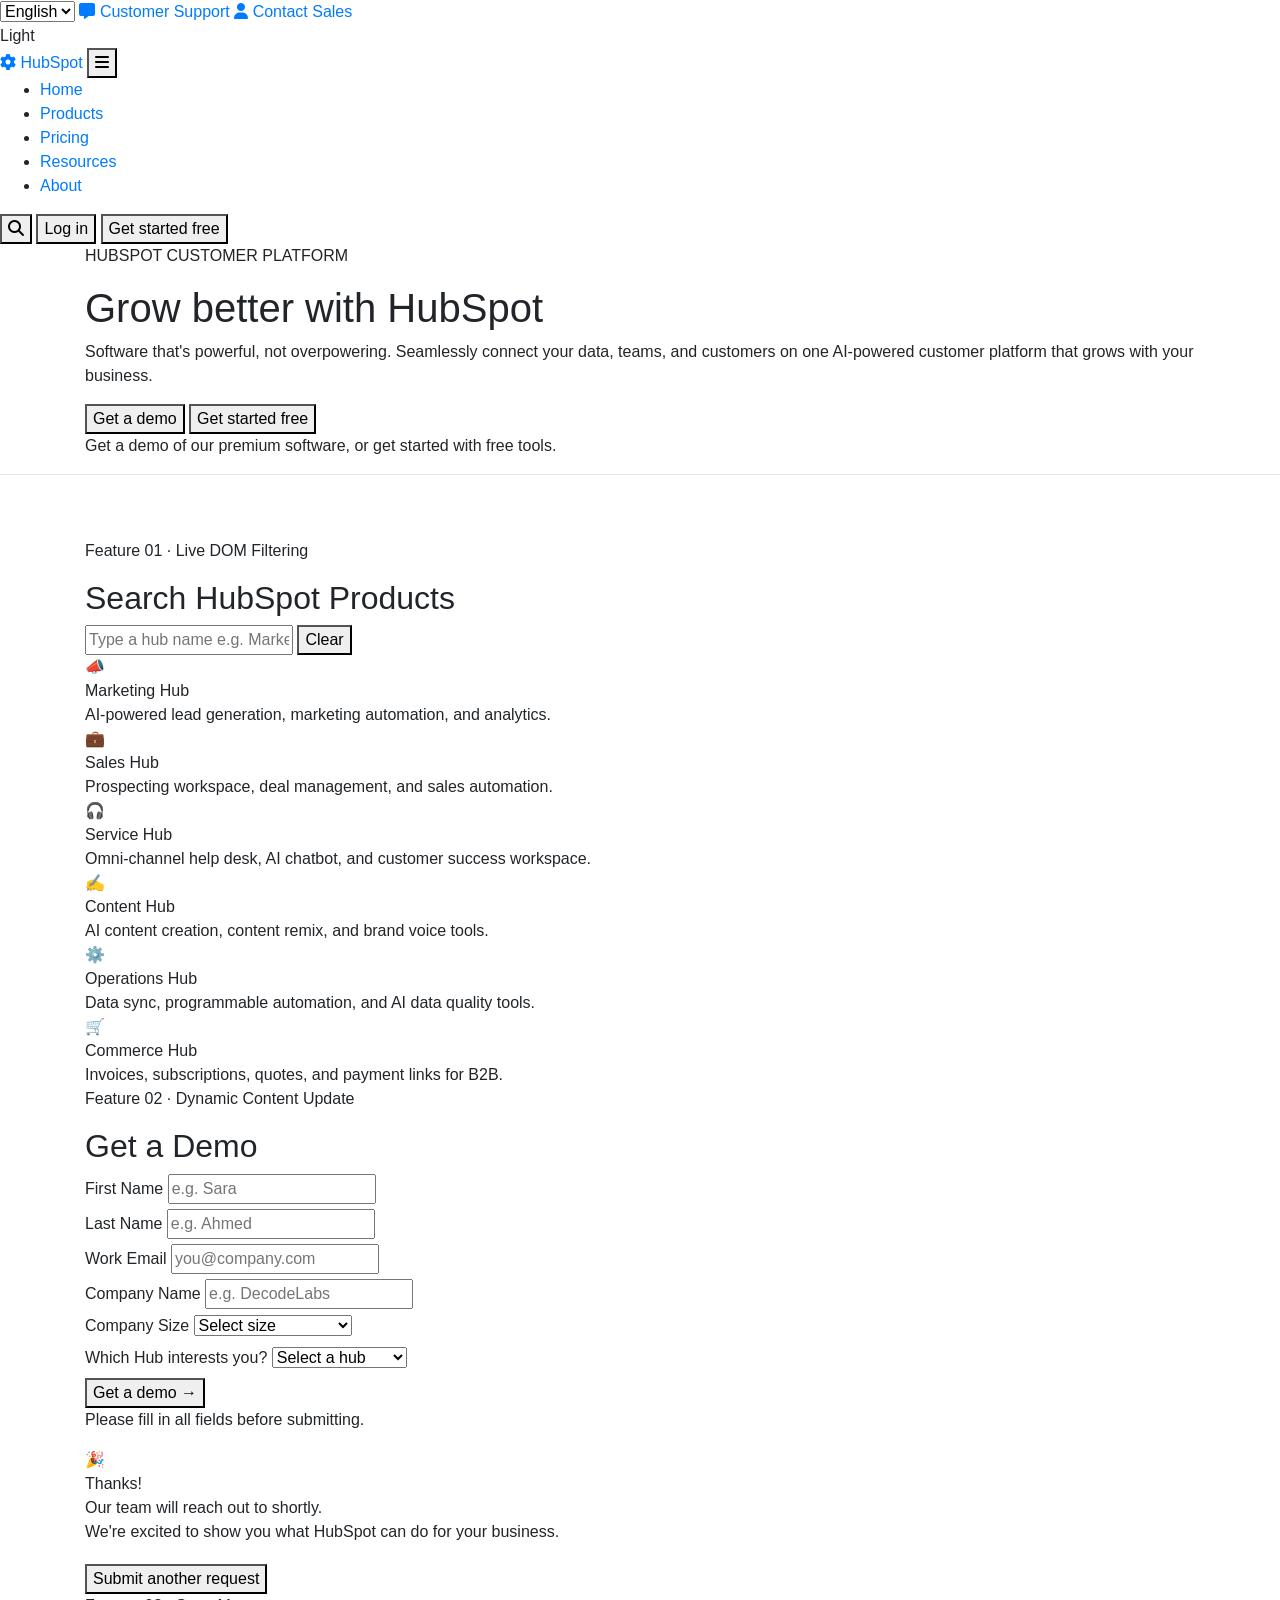
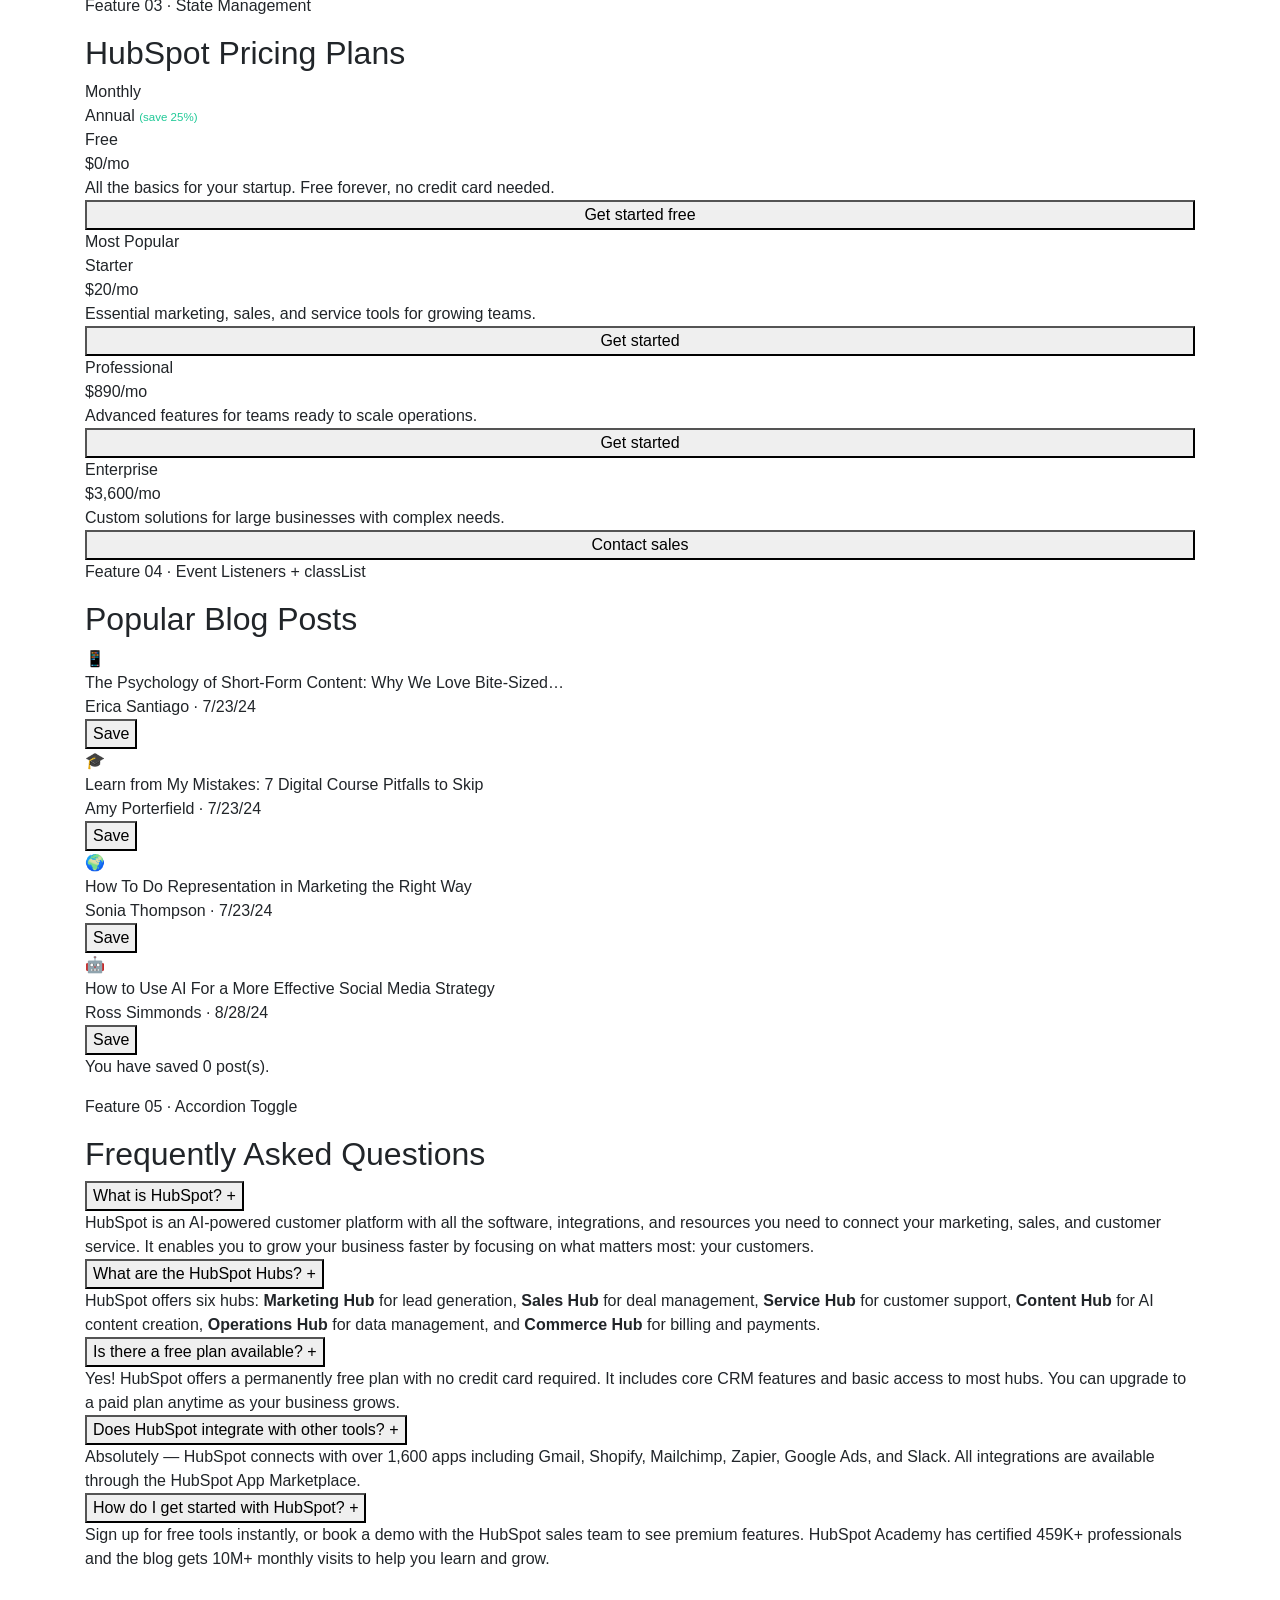
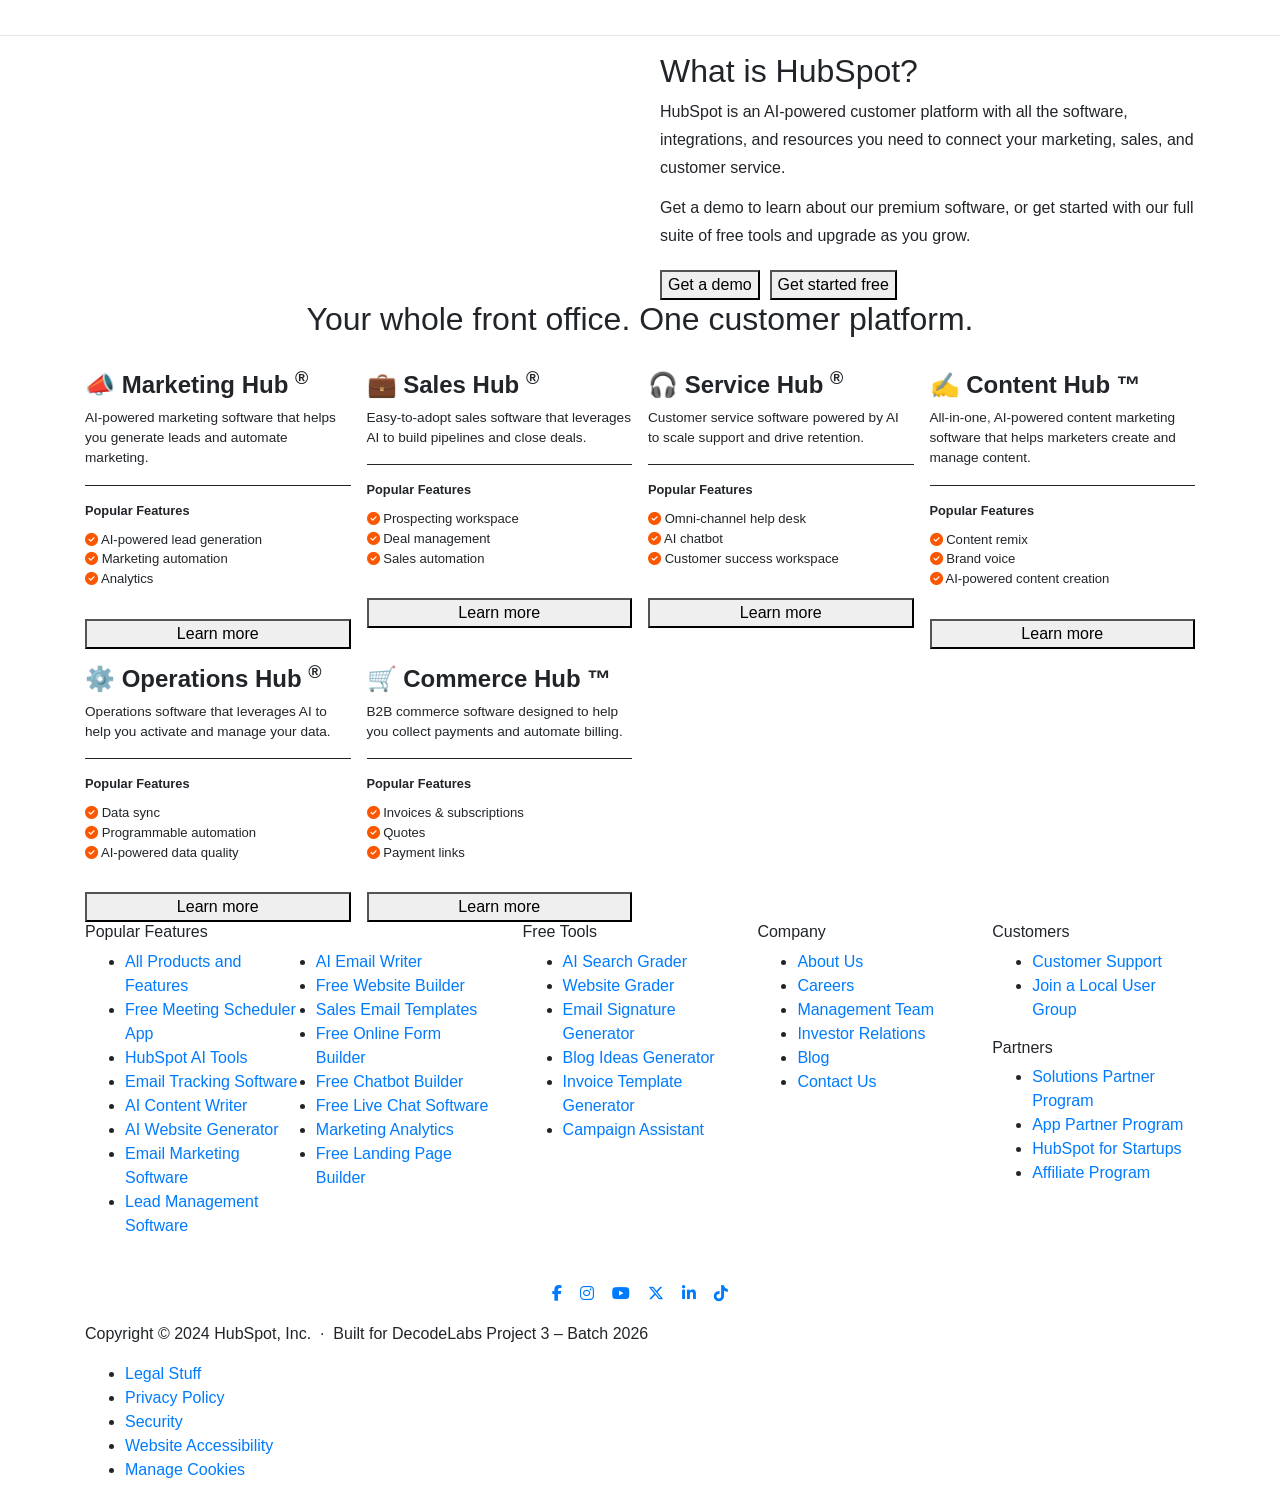
==== index.html @ b01ddaab "Add files via upload" ====
<!DOCTYPE html>
<html lang="en">

<head>
  <meta charset="UTF-8">
  <meta name="viewport" content="width=device-width, initial-scale=1.0">
  <title>HubSpot | Project 3 </title>

  <!-- Bootstrap CSS -->
  <link rel="stylesheet" href="https://cdn.jsdelivr.net/npm/bootstrap@4.6.2/dist/css/bootstrap.min.css"
    integrity="sha384-xOolHFLEh07PJGoPkLv1IbcEPTNtaed2xpHsD9ESMhqIYd0nLMwNLD69Npy4HI+N" crossorigin="anonymous">

  <!-- Font Awesome -->
  <link rel="stylesheet" href="https://cdnjs.cloudflare.com/ajax/libs/font-awesome/6.6.0/css/all.min.css"
    integrity="sha512-Kc323vGBEqzTmouAECnVceyQqyqdsSiqLQISBL29aUW4U/M7pSPA/gEUZQqv1cwx4OnYxTxve5UMg5GT6L4JJg=="
    crossorigin="anonymous" referrerpolicy="no-referrer" />

  <link rel="stylesheet" href="assets/css/style.css">

</head>

<body>

  <div class="top-nav">
    <div class="top-nav-left">

      <!-- Language Selector — JS Feature: dynamically updates page language label -->
      <select class="lang-select" id="js-lang-select">
        <option value="en">English</option>
        <option value="ur">Urdu</option>
        <option value="hi">Hindi</option>
        <option value="ar">Arabic</option>
      </select>

      <a href="https://help.hubspot.com/" target="_blank">
        <i class="fa-solid fa-message"></i> Customer Support
      </a>
      <a href="https://offers.hubspot.com/contact-sales" target="_blank">
        <i class="fa-solid fa-user"></i> Contact Sales
      </a>
    </div>

    <div class="top-nav-right">
      <!-- Dark Mode Toggle -->
      <div class="dark-wrap">
        <span id="js-theme-label">Light</span>
        <div class="toggle-track" id="js-dark-toggle" title="Toggle dark mode">
          <div class="toggle-thumb"></div>
        </div>
      </div>
    </div>
  </div>


  <!-- ② MAIN NAVBAR -->
  <nav class="main-nav">

    <!-- Logo — fixed: replaced placeholder <h1>head</h1> with real logo -->
    <a class="hs-logo" href="#">
      <span class="sprocket"><i class="fa-solid fa-gear"></i></span>
      HubSpot
    </a>

    <!-- Hamburger for mobile -->
    <button class="hamburger" id="js-hamburger">
      <i class="fa-solid fa-bars"></i>
    </button>

    <!-- Nav Links -->
    <ul class="main-nav-links" id="js-nav-links">
      <li><a href="#">Home</a></li>
      <li><a href="#">Products</a></li>
      <li><a href="#">Pricing</a></li>
      <li><a href="#">Resources</a></li>
      <li><a href="#">About</a></li>
    </ul>

    <!-- Right Buttons -->
    <div class="main-nav-right">
      <!-- Search icon -->
      <button class="hs-btn" id="js-search-btn" title="Search">
        <i class="fa-solid fa-magnifying-glass"></i>
      </button>

      <!-- Login button — BUG FIX: works now because script is at bottom -->
      <button class="hs-btn" id="js-loginBtn" >Log in</button>

      <!-- Get started button -->
      <button class="hs-btn hs-btn-primary" id="js-getStartedBtn" >Get started free</button>
    </div>

  </nav>

  <!-- Search Bar — hidden by default, toggled by JS -->
  <div id="js-search-bar" style="display:none; background:var(--surface); border-bottom:1px solid var(--border); padding:12px 24px; transition:background 0.4s;">
    <div style="max-width:600px; margin:0 auto; display:flex; gap:10px;">
      <input type="search" id="js-search-input" placeholder="Search HubSpot.com…"
        style="flex:1; padding:10px 14px; border:1.5px solid var(--border); border-radius:6px; font-size:0.93rem; background:var(--surface); color:var(--text); outline:none;">
      <button id="js-search-close" style="background:none; border:none; font-size:1.2rem; cursor:pointer; color:var(--mute);">
        <i class="fa-solid fa-xmark"></i>
      </button>
    </div>
    <p id="js-search-result" style="max-width:600px; margin:8px auto 0; font-size:0.82rem; color:var(--mute);"></p>
  </div>


  <!-- =====================================================
       HERO / PAGE 1
  ===================================================== -->
  <div class="page1">
    <div class="container">
      <div class="wraper-1">
        <div class="left-p1">
          <p>HUBSPOT CUSTOMER PLATFORM</p>
          <h1>Grow better with HubSpot</h1>
          <p>Software that's powerful, not overpowering. Seamlessly connect your data, teams, and customers on one
            AI-powered customer platform that grows with your business.</p>
          <div class="hero-btns">
            <button class="hs-btn hs-btn-primary" id="js-heroDemoBtn">Get a demo</button>
            <button class="hs-btn" id="js-heroFreeBtn">Get started free</button>
          </div>
          <p>Get a demo of our premium software, or get started with free tools.</p>
        </div>
        <div class="right-p1">
          <img src="assets/page1-img.webp" alt="HubSpot Platform" class="img-p1"
            onerror="this.style.display='none'">
        </div>
      </div>
    </div>
  </div>


  <!-- =====================================================
       INTERACTIVE FEATURES SECTION
  ===================================================== -->
  <hr class="js-section-divider">
  <div class="container" style="padding-top:48px; padding-bottom:48px;">

    <!-- ── FEATURE 1: HUB SEARCH FILTER ── -->
    <div class="section-block">
      <p class="feature-label">Feature 01 · Live DOM Filtering</p>
      <h2 class="feature-title">Search HubSpot Products</h2>

      <div class="search-row">
        <input class="search-field" id="js-hub-search" type="text"
          placeholder="Type a hub name e.g. Marketing, Sales, AI…" />
        <button class="clear-btn" id="js-hub-clear">Clear</button>
      </div>

      <div class="hubs-grid" id="js-hubs-grid">
        <!-- JS renders cards here -->
      </div>
    </div>


    <!-- ── FEATURE 2: GET A DEMO FORM ── -->
    <div class="section-block">
      <p class="feature-label">Feature 02 · Dynamic Content Update</p>
      <h2 class="feature-title">Get a Demo</h2>

      <!-- FORM -->
      <div id="js-demo-form">
        <div class="form-row-2">
          <div class="f-group">
            <label class="f-label" for="js-fname">First Name</label>
            <input class="f-input" type="text" id="js-fname" placeholder="e.g. Sara">
          </div>
          <div class="f-group">
            <label class="f-label" for="js-lname">Last Name</label>
            <input class="f-input" type="text" id="js-lname" placeholder="e.g. Ahmed">
          </div>
        </div>
        <div class="f-group">
          <label class="f-label" for="js-email">Work Email</label>
          <input class="f-input" type="email" id="js-email" placeholder="you@company.com">
        </div>
        <div class="form-row-2">
          <div class="f-group">
            <label class="f-label" for="js-company">Company Name</label>
            <input class="f-input" type="text" id="js-company" placeholder="e.g. DecodeLabs">
          </div>
          <div class="f-group">
            <label class="f-label" for="js-size">Company Size</label>
            <select class="f-select" id="js-size">
              <option value="">Select size</option>
              <option>1–10 employees</option>
              <option>11–50 employees</option>
              <option>51–200 employees</option>
              <option>200+ employees</option>
            </select>
          </div>
        </div>
        <div class="f-group">
          <label class="f-label" for="js-hub-pick">Which Hub interests you?</label>
          <select class="f-select" id="js-hub-pick">
            <option value="">Select a hub</option>
            <option>Marketing Hub</option>
            <option>Sales Hub</option>
            <option>Service Hub</option>
            <option>Content Hub</option>
            <option>Operations Hub</option>
            <option>Commerce Hub</option>
          </select>
        </div>
        <button class="submit-btn" id="js-demo-submit">Get a demo →</button>
        <p class="form-error" id="js-form-error">Please fill in all fields before submitting.</p>
      </div>

      <!-- SUCCESS — hidden, shown by JS after submit -->
      <div class="form-success" id="js-form-success">
        <div class="success-icon">🎉</div>
        <div class="success-title" id="js-success-name">Thanks!</div>
        <div class="success-msg">
          Our team will reach out to <strong id="js-success-email"></strong> shortly.<br>
          We're excited to show you what HubSpot can do for your business.
        </div>
        <button class="hs-btn" id="js-form-reset" style="margin-top:20px;">Submit another request</button>
      </div>
    </div>


    <!-- ── FEATURE 3: PRICING TOGGLE ── -->
    <div class="section-block">
      <p class="feature-label">Feature 03 · State Management</p>
      <h2 class="feature-title">HubSpot Pricing Plans</h2>

      <div class="pricing-toggle-row">
        <span class="price-label is-active" id="js-lbl-monthly">Monthly</span>
        <div class="price-track" id="js-price-toggle">
          <div class="price-thumb" id="js-price-thumb"></div>
        </div>
        <span class="price-label" id="js-lbl-annual">
          Annual <small style="color:var(--teal); font-size:0.72rem;">(save 25%)</small>
        </span>
      </div>

      <div class="pricing-cards">
        <div class="price-card">
          <div class="price-tier">Free</div>
          <div class="price-amount">$0<span>/mo</span></div>
          <div class="price-desc">All the basics for your startup. Free forever, no credit card needed.</div>
          <button class="hs-btn" style="width:100%;">Get started free</button>
        </div>
        <div class="price-card is-popular">
          <span class="popular-tag">Most Popular</span>
          <div class="price-tier">Starter</div>
          <div class="price-amount" id="js-p-starter">$20<span>/mo</span></div>
          <div class="price-desc">Essential marketing, sales, and service tools for growing teams.</div>
          <button class="hs-btn hs-btn-primary" style="width:100%;">Get started</button>
        </div>
        <div class="price-card">
          <div class="price-tier">Professional</div>
          <div class="price-amount" id="js-p-pro">$890<span>/mo</span></div>
          <div class="price-desc">Advanced features for teams ready to scale operations.</div>
          <button class="hs-btn" style="width:100%;">Get started</button>
        </div>
        <div class="price-card">
          <div class="price-tier">Enterprise</div>
          <div class="price-amount" id="js-p-ent">$3,600<span>/mo</span></div>
          <div class="price-desc">Custom solutions for large businesses with complex needs.</div>
          <button class="hs-btn" style="width:100%;">Contact sales</button>
        </div>
      </div>
    </div>


    <!-- ── FEATURE 4: BLOG SAVE / BOOKMARK ── -->
    <div class="section-block">
      <p class="feature-label">Feature 04 · Event Listeners + classList</p>
      <h2 class="feature-title">Popular Blog Posts</h2>

      <div id="js-blog-list">
        <!-- JS builds rows here -->
      </div>

      <p class="saved-counter" id="js-saved-count">
        You have saved <span>0</span> post(s).
      </p>
    </div>


    <!-- ── FEATURE 5: FAQ ACCORDION ── -->
    <div class="section-block">
      <p class="feature-label">Feature 05 · Accordion Toggle</p>
      <h2 class="feature-title">Frequently Asked Questions</h2>

      <div id="js-accordion">

        <div class="acc-item">
          <button class="acc-btn js-acc-btn">
            What is HubSpot?
            <span class="acc-icon">+</span>
          </button>
          <div class="acc-body">
            <div class="acc-body-inner">
              HubSpot is an AI-powered customer platform with all the software, integrations, and resources you need to
              connect your marketing, sales, and customer service. It enables you to grow your business faster by
              focusing on what matters most: your customers.
            </div>
          </div>
        </div>

        <div class="acc-item">
          <button class="acc-btn js-acc-btn">
            What are the HubSpot Hubs?
            <span class="acc-icon">+</span>
          </button>
          <div class="acc-body">
            <div class="acc-body-inner">
              HubSpot offers six hubs: <strong>Marketing Hub</strong> for lead generation,
              <strong>Sales Hub</strong> for deal management, <strong>Service Hub</strong> for customer support,
              <strong>Content Hub</strong> for AI content creation, <strong>Operations Hub</strong> for data management,
              and <strong>Commerce Hub</strong> for billing and payments.
            </div>
          </div>
        </div>

        <div class="acc-item">
          <button class="acc-btn js-acc-btn">
            Is there a free plan available?
            <span class="acc-icon">+</span>
          </button>
          <div class="acc-body">
            <div class="acc-body-inner">
              Yes! HubSpot offers a permanently free plan with no credit card required. It includes core CRM features
              and basic access to most hubs. You can upgrade to a paid plan anytime as your business grows.
            </div>
          </div>
        </div>

        <div class="acc-item">
          <button class="acc-btn js-acc-btn">
            Does HubSpot integrate with other tools?
            <span class="acc-icon">+</span>
          </button>
          <div class="acc-body">
            <div class="acc-body-inner">
              Absolutely — HubSpot connects with over 1,600 apps including Gmail, Shopify, Mailchimp, Zapier,
              Google Ads, and Slack. All integrations are available through the HubSpot App Marketplace.
            </div>
          </div>
        </div>

        <div class="acc-item">
          <button class="acc-btn js-acc-btn">
            How do I get started with HubSpot?
            <span class="acc-icon">+</span>
          </button>
          <div class="acc-body">
            <div class="acc-body-inner">
              Sign up for free tools instantly, or book a demo with the HubSpot sales team to see premium features.
              HubSpot Academy has certified 459K+ professionals and the blog gets 10M+ monthly visits to help you
              learn and grow.
            </div>
          </div>
        </div>

      </div>
    </div>

  </div><!-- /container interactive features -->
  <hr class="js-section-divider">


  <!-- =====================================================
       PAGE 2 — What is HubSpot
  ===================================================== -->
  <div class="page2">
    <div class="container">
      <div class="d-flex flex-wrap align-items-center" style="gap:40px;">
        <div style="flex:1; min-width:260px;">
          <img src="assets/Homepage Video Thumbnail 1_2x-1.webp" alt="HubSpot video"
            style="max-width:100%; border-radius:12px;" onerror="this.style.display='none'">
        </div>
        <div style="flex:1; min-width:260px;">
          <h2 class="section-heading">What is HubSpot?</h2>
          <p style="color:var(--mute); line-height:1.75; margin-bottom:12px;">
            HubSpot is an AI-powered customer platform with all the software, integrations, and resources you need to
            connect your marketing, sales, and customer service.
          </p>
          <p style="color:var(--mute); line-height:1.75; margin-bottom:20px;">
            Get a demo to learn about our premium software, or get started with our full suite of free tools and upgrade
            as you grow.
          </p>
          <div style="display:flex; gap:10px; flex-wrap:wrap;">
            <button class="hs-btn hs-btn-primary">Get a demo</button>
            <button class="hs-btn">Get started free</button>
          </div>
        </div>
      </div>
    </div>
  </div>


  <!-- =====================================================
       PAGE 4 — HubSpot Hubs Cards
  ===================================================== -->
  <div class="page4">
    <div class="container">
      <h2 class="section-heading" style="text-align:center; margin-bottom:32px;">
        Your whole front office. One customer platform.
      </h2>
      <div style="display:grid; grid-template-columns:repeat(auto-fill,minmax(220px,1fr)); gap:16px;">

        <!-- each hub card -->
        <div class="section-block" style="margin-bottom:0;">
          <h4 style="font-weight:700; color:var(--text); margin-bottom:8px;">📣 Marketing Hub <sup>®</sup></h4>
          <p style="color:var(--mute); font-size:0.85rem; margin-bottom:12px;">AI-powered marketing software that helps you generate leads and automate marketing.</p>
          <hr style="border-color:var(--border); margin-bottom:12px;">
          <strong style="font-size:0.8rem; color:var(--text);">Popular Features</strong>
          <ul style="margin-top:8px; padding-left:0; list-style:none; font-size:0.82rem; color:var(--mute);">
            <li><i class="fa-solid fa-circle-check" style="color:#fa5700;"></i> AI-powered lead generation</li>
            <li><i class="fa-solid fa-circle-check" style="color:#fa5700;"></i> Marketing automation</li>
            <li><i class="fa-solid fa-circle-check" style="color:#fa5700;"></i> Analytics</li>
          </ul>
          <button class="hs-btn" style="width:100%; margin-top:14px;">Learn more</button>
        </div>

        <div class="section-block" style="margin-bottom:0;">
          <h4 style="font-weight:700; color:var(--text); margin-bottom:8px;">💼 Sales Hub <sup>®</sup></h4>
          <p style="color:var(--mute); font-size:0.85rem; margin-bottom:12px;">Easy-to-adopt sales software that leverages AI to build pipelines and close deals.</p>
          <hr style="border-color:var(--border); margin-bottom:12px;">
          <strong style="font-size:0.8rem; color:var(--text);">Popular Features</strong>
          <ul style="margin-top:8px; padding-left:0; list-style:none; font-size:0.82rem; color:var(--mute);">
            <li><i class="fa-solid fa-circle-check" style="color:#fa5700;"></i> Prospecting workspace</li>
            <li><i class="fa-solid fa-circle-check" style="color:#fa5700;"></i> Deal management</li>
            <li><i class="fa-solid fa-circle-check" style="color:#fa5700;"></i> Sales automation</li>
          </ul>
          <button class="hs-btn" style="width:100%; margin-top:14px;">Learn more</button>
        </div>

        <div class="section-block" style="margin-bottom:0;">
          <h4 style="font-weight:700; color:var(--text); margin-bottom:8px;">🎧 Service Hub <sup>®</sup></h4>
          <p style="color:var(--mute); font-size:0.85rem; margin-bottom:12px;">Customer service software powered by AI to scale support and drive retention.</p>
          <hr style="border-color:var(--border); margin-bottom:12px;">
          <strong style="font-size:0.8rem; color:var(--text);">Popular Features</strong>
          <ul style="margin-top:8px; padding-left:0; list-style:none; font-size:0.82rem; color:var(--mute);">
            <li><i class="fa-solid fa-circle-check" style="color:#fa5700;"></i> Omni-channel help desk</li>
            <li><i class="fa-solid fa-circle-check" style="color:#fa5700;"></i> AI chatbot</li>
            <li><i class="fa-solid fa-circle-check" style="color:#fa5700;"></i> Customer success workspace</li>
          </ul>
          <button class="hs-btn" style="width:100%; margin-top:14px;">Learn more</button>
        </div>

        <div class="section-block" style="margin-bottom:0;">
          <h4 style="font-weight:700; color:var(--text); margin-bottom:8px;">✍️ Content Hub ™</h4>
          <p style="color:var(--mute); font-size:0.85rem; margin-bottom:12px;">All-in-one, AI-powered content marketing software that helps marketers create and manage content.</p>
          <hr style="border-color:var(--border); margin-bottom:12px;">
          <strong style="font-size:0.8rem; color:var(--text);">Popular Features</strong>
          <ul style="margin-top:8px; padding-left:0; list-style:none; font-size:0.82rem; color:var(--mute);">
            <li><i class="fa-solid fa-circle-check" style="color:#fa5700;"></i> Content remix</li>
            <li><i class="fa-solid fa-circle-check" style="color:#fa5700;"></i> Brand voice</li>
            <li><i class="fa-solid fa-circle-check" style="color:#fa5700;"></i> AI-powered content creation</li>
          </ul>
          <button class="hs-btn" style="width:100%; margin-top:14px;">Learn more</button>
        </div>

        <div class="section-block" style="margin-bottom:0;">
          <h4 style="font-weight:700; color:var(--text); margin-bottom:8px;">⚙️ Operations Hub <sup>®</sup></h4>
          <p style="color:var(--mute); font-size:0.85rem; margin-bottom:12px;">Operations software that leverages AI to help you activate and manage your data.</p>
          <hr style="border-color:var(--border); margin-bottom:12px;">
          <strong style="font-size:0.8rem; color:var(--text);">Popular Features</strong>
          <ul style="margin-top:8px; padding-left:0; list-style:none; font-size:0.82rem; color:var(--mute);">
            <li><i class="fa-solid fa-circle-check" style="color:#fa5700;"></i> Data sync</li>
            <li><i class="fa-solid fa-circle-check" style="color:#fa5700;"></i> Programmable automation</li>
            <li><i class="fa-solid fa-circle-check" style="color:#fa5700;"></i> AI-powered data quality</li>
          </ul>
          <button class="hs-btn" style="width:100%; margin-top:14px;">Learn more</button>
        </div>

        <div class="section-block" style="margin-bottom:0;">
          <h4 style="font-weight:700; color:var(--text); margin-bottom:8px;">🛒 Commerce Hub ™</h4>
          <p style="color:var(--mute); font-size:0.85rem; margin-bottom:12px;">B2B commerce software designed to help you collect payments and automate billing.</p>
          <hr style="border-color:var(--border); margin-bottom:12px;">
          <strong style="font-size:0.8rem; color:var(--text);">Popular Features</strong>
          <ul style="margin-top:8px; padding-left:0; list-style:none; font-size:0.82rem; color:var(--mute);">
            <li><i class="fa-solid fa-circle-check" style="color:#fa5700;"></i> Invoices &amp; subscriptions</li>
            <li><i class="fa-solid fa-circle-check" style="color:#fa5700;"></i> Quotes</li>
            <li><i class="fa-solid fa-circle-check" style="color:#fa5700;"></i> Payment links</li>
          </ul>
          <button class="hs-btn" style="width:100%; margin-top:14px;">Learn more</button>
        </div>

      </div>
    </div>
  </div>


  <!-- =====================================================
       FOOTER (original content kept)
  ===================================================== -->
  <footer>
    <div class="container">
      <div class="footer-list d-flex flex-wrap" style="gap:32px;">

        <div style="flex:2; min-width:220px;">
          <h6>Popular Features</h6>
          <ul style="column-count:2; column-gap:16px;">
            <li><a href="#">All Products and Features</a></li>
            <li><a href="#">Free Meeting Scheduler App</a></li>
            <li><a href="#">HubSpot AI Tools</a></li>
            <li><a href="#">Email Tracking Software</a></li>
            <li><a href="#">AI Content Writer</a></li>
            <li><a href="#">AI Website Generator</a></li>
            <li><a href="#">Email Marketing Software</a></li>
            <li><a href="#">Lead Management Software</a></li>
            <li><a href="#">AI Email Writer</a></li>
            <li><a href="#">Free Website Builder</a></li>
            <li><a href="#">Sales Email Templates</a></li>
            <li><a href="#">Free Online Form Builder</a></li>
            <li><a href="#">Free Chatbot Builder</a></li>
            <li><a href="#">Free Live Chat Software</a></li>
            <li><a href="#">Marketing Analytics</a></li>
            <li><a href="#">Free Landing Page Builder</a></li>
          </ul>
        </div>

        <div style="flex:1; min-width:140px;">
          <h6>Free Tools</h6>
          <ul>
            <li><a href="#">AI Search Grader</a></li>
            <li><a href="#">Website Grader</a></li>
            <li><a href="#">Email Signature Generator</a></li>
            <li><a href="#">Blog Ideas Generator</a></li>
            <li><a href="#">Invoice Template Generator</a></li>
            <li><a href="#">Campaign Assistant</a></li>
          </ul>
        </div>

        <div style="flex:1; min-width:130px;">
          <h6>Company</h6>
          <ul>
            <li><a href="#">About Us</a></li>
            <li><a href="#">Careers</a></li>
            <li><a href="#">Management Team</a></li>
            <li><a href="#">Investor Relations</a></li>
            <li><a href="#">Blog</a></li>
            <li><a href="#">Contact Us</a></li>
          </ul>
        </div>

        <div style="flex:1; min-width:130px;">
          <h6>Customers</h6>
          <ul>
            <li><a href="#">Customer Support</a></li>
            <li><a href="#">Join a Local User Group</a></li>
          </ul>
          <h6 style="margin-top:16px;">Partners</h6>
          <ul>
            <li><a href="#">Solutions Partner Program</a></li>
            <li><a href="#">App Partner Program</a></li>
            <li><a href="#">HubSpot for Startups</a></li>
            <li><a href="#">Affiliate Program</a></li>
          </ul>
        </div>

      </div>

      <div class="social" style="margin-top:28px;">
        <ul style="display:flex; gap:18px; justify-content:center; list-style:none; padding:0;">
          <li><a href="https://web.facebook.com/hubspot" target="_blank"><i class="fa-brands fa-facebook-f"></i></a></li>
          <li><a href="https://www.instagram.com/hubspot/" target="_blank"><i class="fa-brands fa-instagram"></i></a></li>
          <li><a href="https://www.youtube.com/user/HubSpot" target="_blank"><i class="fa-brands fa-youtube"></i></a></li>
          <li><a href="https://x.com/HubSpot" target="_blank"><i class="fa-brands fa-x-twitter"></i></a></li>
          <li><a href="https://www.linkedin.com/company/hubspot" target="_blank"><i class="fa-brands fa-linkedin-in"></i></a></li>
          <li><a href="https://www.tiktok.com/@hubspot" target="_blank"><i class="fa-brands fa-tiktok"></i></a></li>
        </ul>
      </div>

      <div class="footer-bottom">
        <p>Copyright &copy; 2024 HubSpot, Inc. &nbsp;·&nbsp; Built for DecodeLabs Project 3 – Batch 2026</p>
        <ul>
          <li><a href="#">Legal Stuff</a></li>
          <li><a href="#">Privacy Policy</a></li>
          <li><a href="#">Security</a></li>
          <li><a href="#">Website Accessibility</a></li>
          <li><a href="#">Manage Cookies</a></li>
        </ul>
      </div>
    </div>
  </footer>

  <!-- jQuery + Bootstrap JS (original dependencies) -->
  <script src="https://cdn.jsdelivr.net/npm/jquery@3.5.1/dist/jquery.slim.min.js"
    integrity="sha384-DfXdz2htPH0lsSSs5nCTpuj/zy4C+OGpamoFVy38MVBnE+IbbVYUew+OrCXaRkfj"
    crossorigin="anonymous"></script>
  <script src="https://cdn.jsdelivr.net/npm/bootstrap@4.6.2/dist/js/bootstrap.bundle.min.js"
    integrity="sha384-Fy6S3B9q64WdZWQUiU+q4/2Lc9npb8tCaSX9FK7E8HnRr0Jz8D6OP9dO5Vg3Q9ct"
    crossorigin="anonymous"></script>

 <script src="script.js"></script>

</body>
</html>
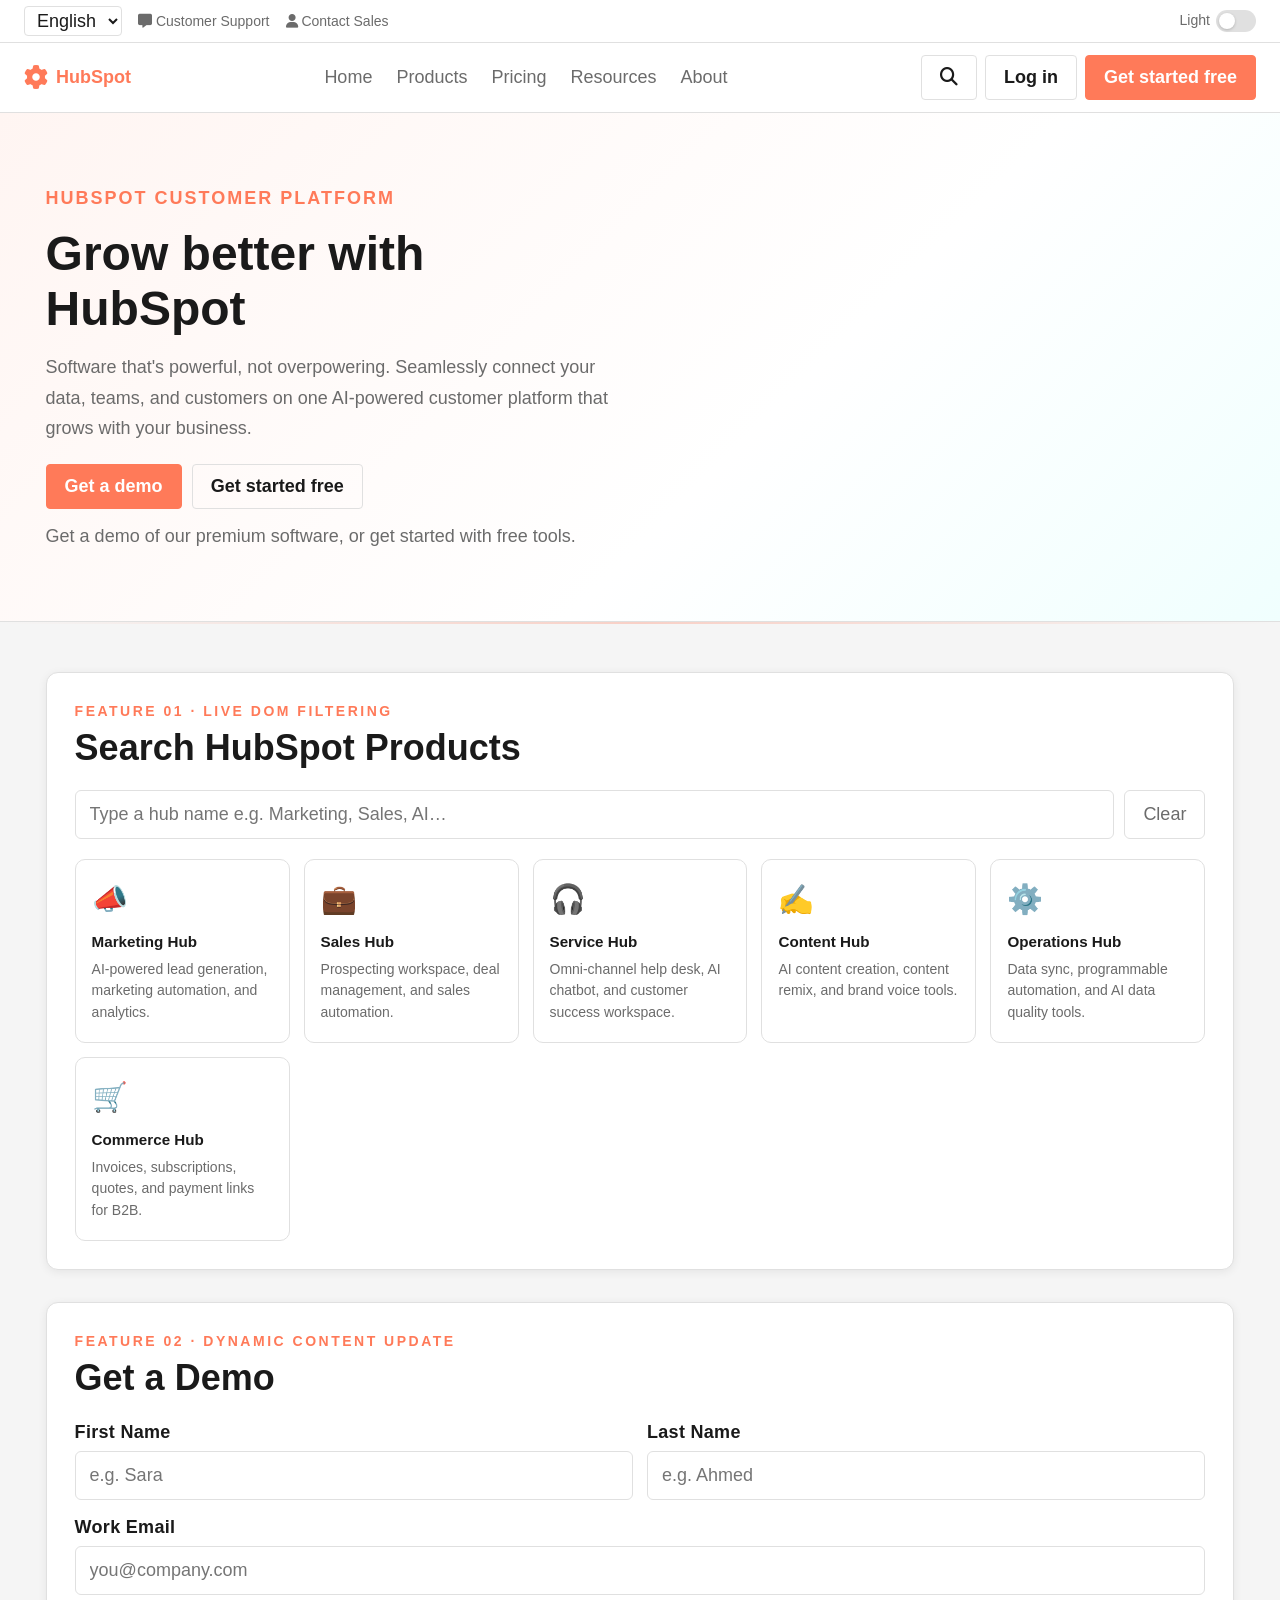
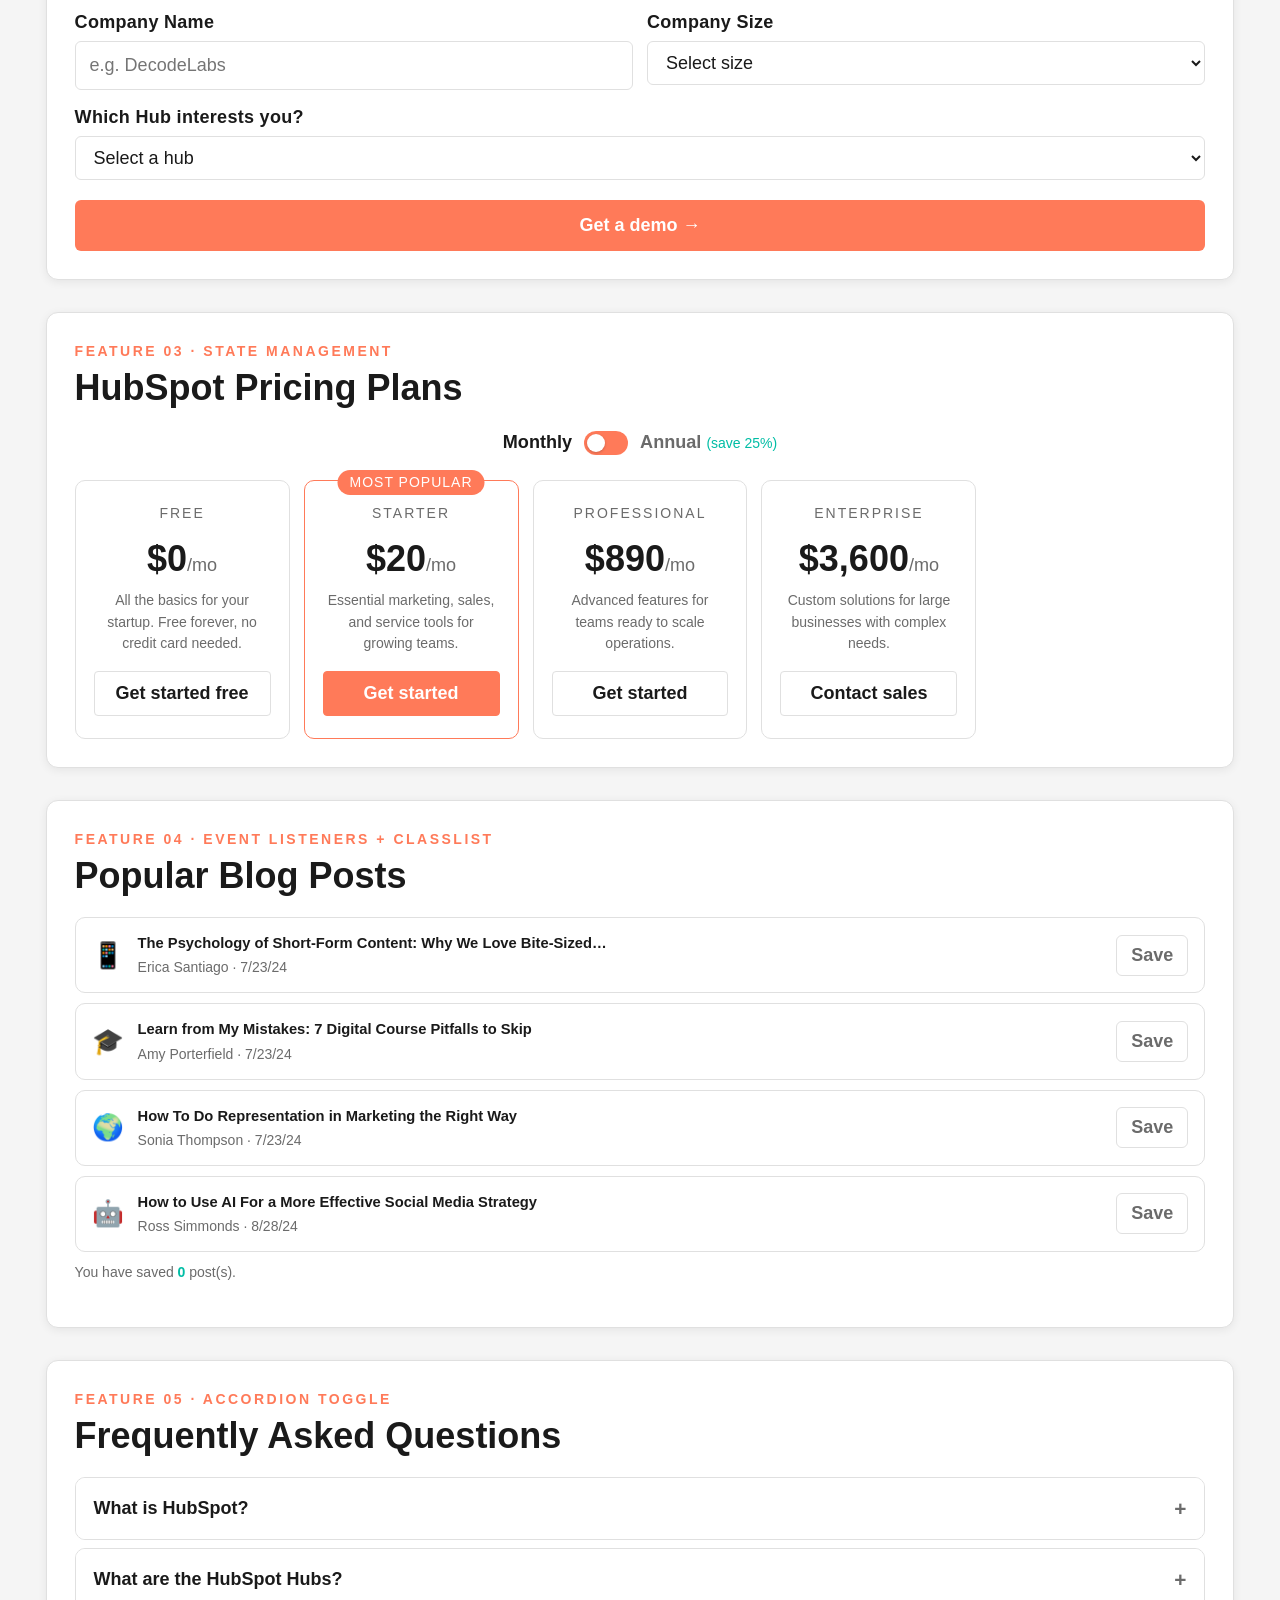
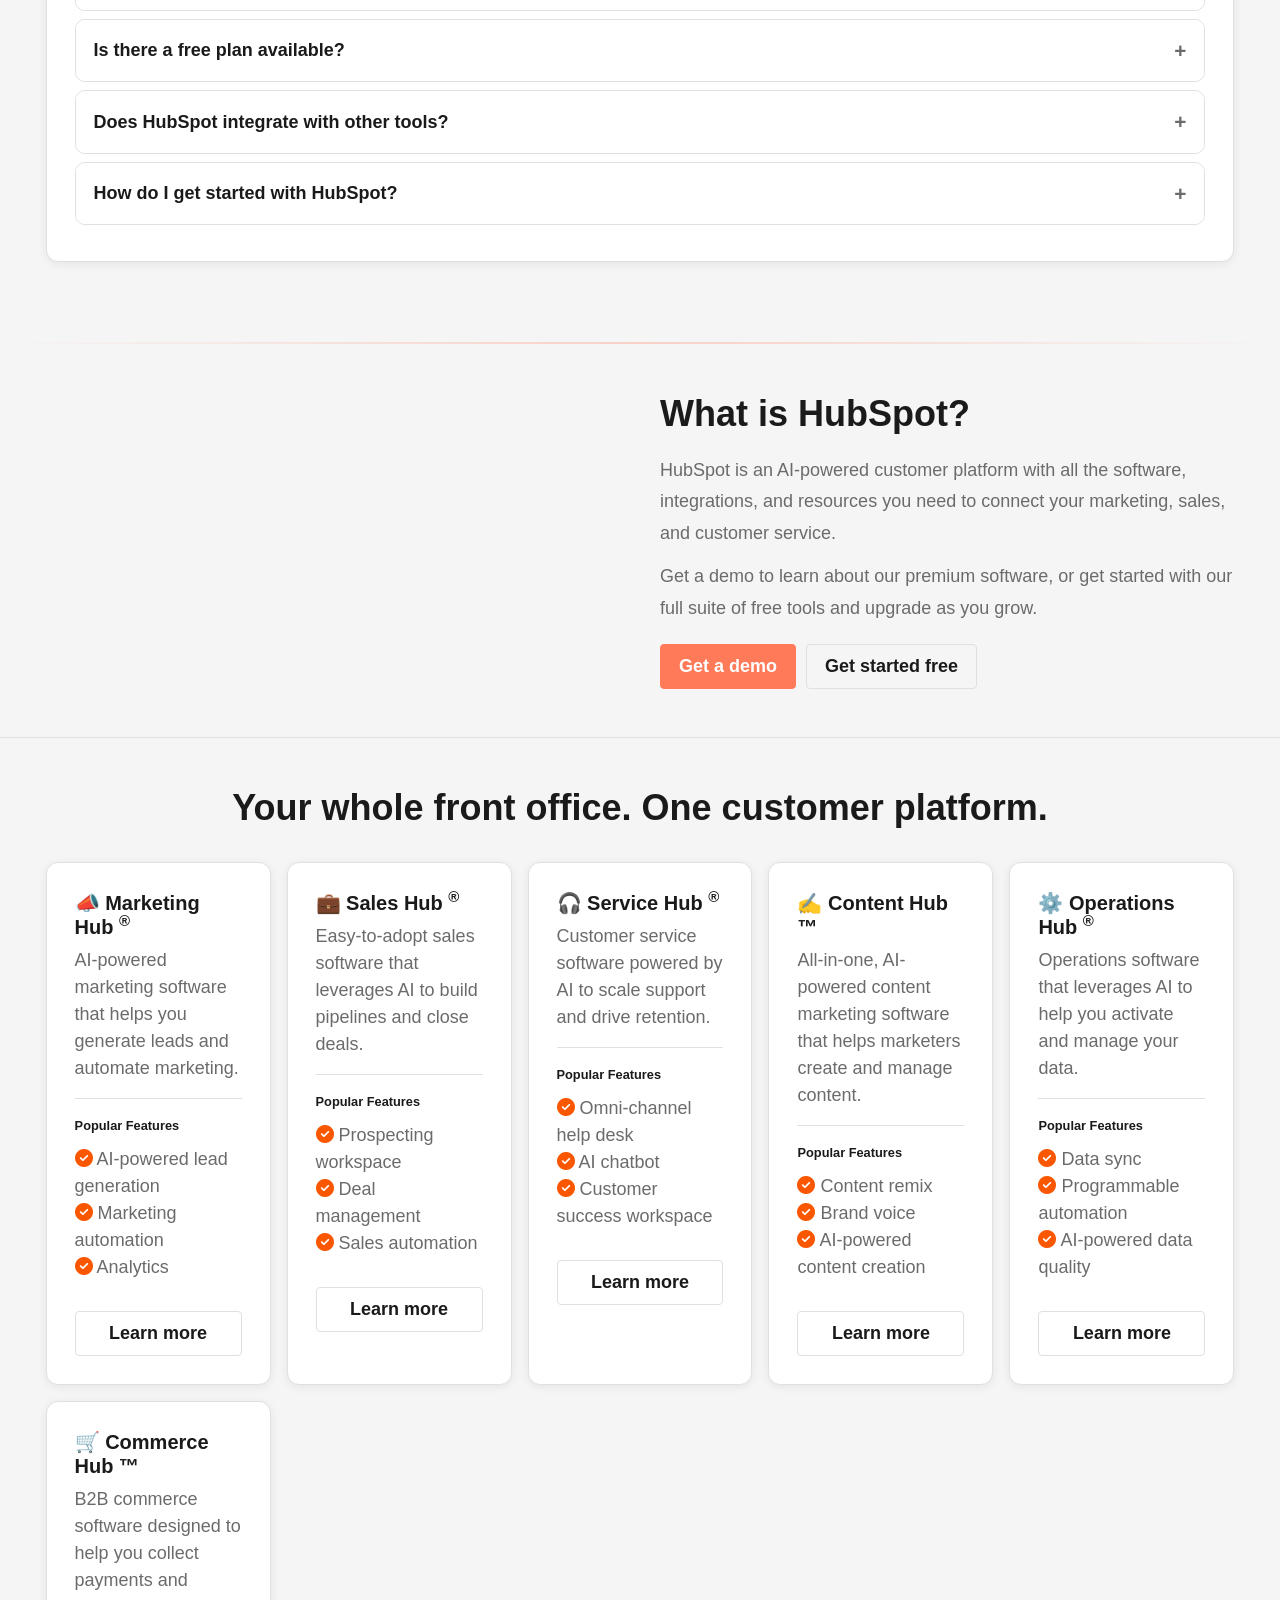
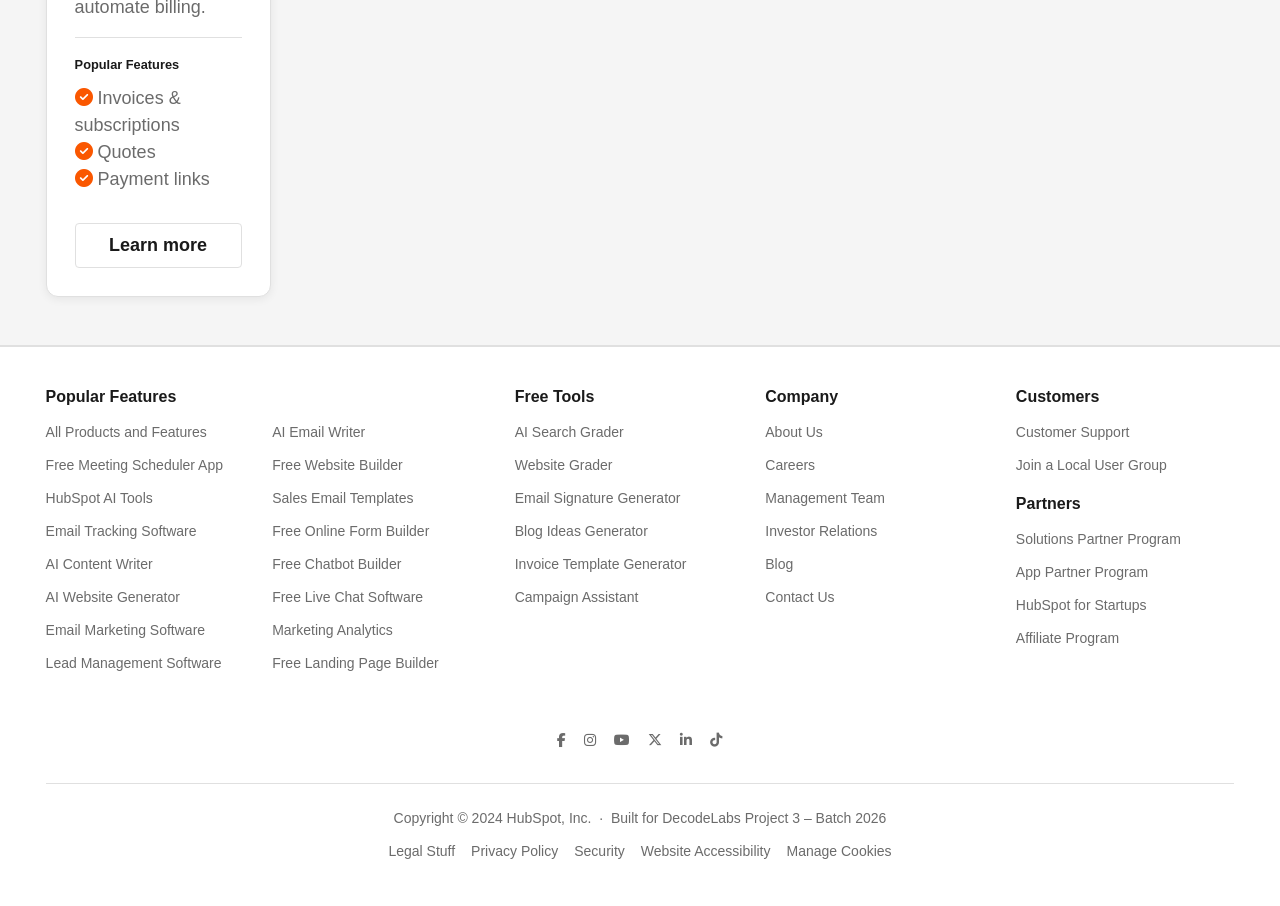
==== commit c204a41e: "Update index.html" ====
--- a/index.html
+++ b/index.html
@@ -15,7 +15,7 @@
     integrity="sha512-Kc323vGBEqzTmouAECnVceyQqyqdsSiqLQISBL29aUW4U/M7pSPA/gEUZQqv1cwx4OnYxTxve5UMg5GT6L4JJg=="
     crossorigin="anonymous" referrerpolicy="no-referrer" />
 
-  <link rel="stylesheet" href="assets/css/style.css">
+  <link rel="stylesheet" href="style.css">
 
 </head>
 
@@ -591,4 +591,4 @@
  <script src="script.js"></script>
 
 </body>
-</html>+</html>
--- a/style.css
+++ b/style.css
@@ -0,0 +1,724 @@
+/* =====================================================
+       ROOT VARIABLES — dark mode switches these
+    ===================================================== */
+    :root {
+      --bg:        #f5f5f5;
+      --surface:   #ffffff;
+      --border:    #e0e0e0;
+      --text:      #1a1a1a;
+      --mute:      #6b6b6b;
+      --orange:    #ff7a59;
+      --orange-dk: #e8693c;
+      --teal:      #00bda5;
+      --card-bg:   #ffffff;
+      --shadow:    rgba(0,0,0,0.07);
+    }
+
+    body.is-dark {
+      --bg:       #0f1117;
+      --surface:  #1a1d27;
+      --border:   #2e3142;
+      --text:     #e8e6e1;
+      --mute:     #8b8a92;
+      --card-bg:  #141720;
+      --shadow:   rgba(0,0,0,0.3);
+    }
+
+    * { box-sizing: border-box; margin: 0; padding: 0; }
+
+    /* ── WIDER CONTAINER — overrides Bootstrap's max-width ── */
+    .container {
+      max-width: 1400px !important;
+      width: 96% !important;
+      padding-left: 20px !important;
+      padding-right: 20px !important;
+    }
+
+    body {
+      font-family: 'Lexend', 'Segoe UI', sans-serif;
+      background: var(--bg);
+      color: var(--text);
+      transition: background 0.4s, color 0.4s;
+      /* BASE font size — everything scales from here */
+      font-size: 18px;
+    }
+
+    /* ── FONT SIZE SCALE ── */
+    /* H1 / Hero headings → 48px */
+    h1 { font-size: 48px !important; }
+
+    /* H2 section headings → 36px */
+    h2 { font-size: 36px !important; }
+
+    /* H3 card titles → 24px */
+    h3 { font-size: 24px !important; }
+
+    /* H4 hub card names → 20px */
+    h4 { font-size: 20px !important; }
+
+    /* Body paragraphs → 18px (already set on body) */
+    p, li, a, label, input, select, textarea, button { font-size: 18px !important; }
+
+    /* Small / meta text → 14px */
+    .feature-label,
+    .hub-desc,
+    .blog-meta,
+    .price-tier,
+    .price-desc,
+    .acc-body-inner,
+    .saved-counter,
+    .form-error,
+    .top-nav,
+    .top-nav a,
+    .footer-bottom p,
+    .footer-bottom ul li a,
+    footer ul li a,
+    .popular-tag,
+    small { font-size: 14px !important; }
+
+   
+    .top-nav {
+      background: var(--surface);
+      border-bottom: 1px solid var(--border);
+      padding: 6px 24px;
+      display: flex;
+      align-items: center;
+      justify-content: space-between;
+      flex-wrap: wrap;
+      gap: 8px;
+      transition: background 0.4s, border-color 0.4s;
+      font-size: 1rem;
+    }
+
+    .top-nav-left { 
+      display: flex; 
+      align-items: center; 
+      gap: 16px; 
+      flex-wrap: wrap; 
+    }
+    .top-nav-right { 
+      display: flex; 
+      align-items: center; 
+      gap: 12px; 
+    }
+
+    .top-nav a { 
+      color: var(--mute); 
+      text-decoration: none; 
+      transition: color 0.2s; 
+    }
+    .top-nav a:hover { 
+      color: var(--orange); 
+    }
+
+    /* language dropdown */
+    .lang-select {
+      background: none;
+      border: 1px solid var(--border);
+      border-radius: 4px;
+      padding: 3px 8px;
+      font-size: 0.98rem;
+      color: var(--text);
+      cursor: pointer;
+      transition: border-color 0.2s, background 0.4s, color 0.4s;
+    }
+
+    .lang-select:focus { 
+      outline: none; 
+      border-color: var(--orange); 
+    }
+
+    /* dark mode pill toggle */
+    .dark-wrap {
+      display: flex;
+      align-items: center;
+      gap: 6px;
+      font-size: 0.88rem;
+      color: var(--mute);
+    }
+
+    .toggle-track {
+      position: relative;
+      width: 40px; 
+      height: 22px;
+      background: var(--border);
+      border-radius: 999px;
+      cursor: pointer;
+      transition: background 0.35s;
+      flex-shrink: 0;
+    }
+
+    body.is-dark .toggle-track { 
+      background: var(--orange); 
+    }
+
+    .toggle-thumb {
+      position: absolute;
+      top: 3px; left: 3px;
+      width: 16px; height: 16px;
+      background: #fff;
+      border-radius: 50%;
+      transition: transform 0.35s cubic-bezier(0.34,1.56,0.64,1);
+      box-shadow: 0 1px 3px rgba(0,0,0,0.2);
+    }
+
+    body.is-dark .toggle-thumb { transform: translateX(18px); }
+
+    /* =====================================================
+       ② MAIN NAVBAR — logo + links + login
+    ===================================================== */
+    .main-nav {
+      background: var(--surface);
+      border-bottom: 1px solid var(--border);
+      padding: 12px 24px;
+      display: flex;
+      align-items: center;
+      justify-content: space-between;
+      position: sticky;
+      top: 0;
+      z-index: 200;
+      transition: background 0.4s, border-color 0.4s;
+      gap: 12px;
+      flex-wrap: wrap;
+    }
+
+    /* HubSpot sprocket + wordmark */
+    .hs-logo {
+      display: flex;
+      align-items: center;
+      gap: 8px;
+      font-size: 1.35rem;
+      font-weight: 800;
+      color: var(--orange);
+      text-decoration: none;
+    }
+
+    .hs-logo .sprocket { font-size: 1.5rem; }
+
+    .main-nav-links {
+      display: flex;
+      list-style: none;
+      gap: 24px;
+      align-items: center;
+      margin: 0;
+    }
+
+    .main-nav-links a {
+      color: var(--mute);
+      text-decoration: none;
+      font-size: 0.98rem;
+      font-weight: 500;
+      transition: color 0.2s;
+    }
+
+    .main-nav-links a:hover { color: var(--orange); }
+
+    .main-nav-right { display: flex; align-items: center; gap: 8px; }
+
+    .hs-btn {
+      padding: 8px 18px;
+      border-radius: 4px;
+      font-size: 0.98rem;
+      font-weight: 600;
+      cursor: pointer;
+      border: 1.5px solid var(--border);
+      background: transparent;
+      color: var(--text);
+      transition: all 0.2s;
+    }
+
+    .hs-btn:hover { border-color: var(--orange); color: var(--orange); }
+
+    .hs-btn-primary {
+      background: var(--orange);
+      color: #fff;
+      border-color: var(--orange);
+    }
+
+    .hs-btn-primary:hover { background: var(--orange-dk); border-color: var(--orange-dk); color: #fff; }
+
+    /* hamburger mobile */
+    .hamburger {
+      display: none;
+      background: none;
+      border: 1.5px solid var(--border);
+      border-radius: 4px;
+      padding: 5px 10px;
+      cursor: pointer;
+      color: var(--text);
+      font-size: 1.35rem;
+    }
+
+    @media (max-width: 820px) {
+      .hamburger { display: block; }
+      .main-nav-links { display: none; width: 100%; flex-direction: column; align-items: flex-start; gap: 12px; padding: 8px 0; }
+      .main-nav-links.is-open { display: flex; }
+    }
+
+    /* =====================================================
+       HERO
+    ===================================================== */
+    .page1 {
+      background: linear-gradient(135deg, #fff5f2 0%, #fff 60%, #f0fffe 100%);
+      padding: 70px 0 60px;
+      border-bottom: 1px solid var(--border);
+      transition: background 0.4s;
+    }
+
+    body.is-dark .page1 { background: linear-gradient(135deg,#1f1410,#0f1117 60%,#0a1f1d); }
+
+    .wraper-1 { display: flex; align-items: center; gap: 40px; flex-wrap: wrap; }
+
+    .left-p1 { flex: 1; min-width: 280px; }
+    .left-p1 p:first-child {
+      font-size: 0.92rem;
+      letter-spacing: 2px;
+      text-transform: uppercase;
+      color: var(--orange);
+      font-weight: 600;
+      margin-bottom: 12px;
+    }
+
+    .left-p1 h1 {
+      font-size: clamp(1.9rem, 4vw, 3rem);
+      font-weight: 800;
+      line-height: 1.15;
+      color: var(--text);
+      margin-bottom: 16px;
+    }
+
+    .left-p1 p { color: var(--mute); line-height: 1.7; margin-bottom: 10px; }
+
+    .hero-btns { display: flex; gap: 10px; flex-wrap: wrap; margin: 20px 0 12px; }
+
+    .right-p1 { flex: 1; min-width: 260px; text-align: center; }
+    .img-p1 { max-width: 100%; border-radius: 12px; }
+
+    /* =====================================================
+       SHARED CARD SECTION STYLING
+    ===================================================== */
+    .section-block {
+      background: var(--card-bg);
+      border: 1px solid var(--border);
+      border-radius: 12px;
+      padding: 28px;
+      margin-bottom: 32px;
+      box-shadow: 0 2px 10px var(--shadow);
+      transition: background 0.4s, border-color 0.4s;
+    }
+
+    .feature-label {
+      font-size: 0.78rem;
+      letter-spacing: 2.5px;
+      text-transform: uppercase;
+      color: var(--orange);
+      font-weight: 700;
+      margin-bottom: 4px;
+    }
+
+    .feature-title {
+      font-size: 1.55rem;
+      font-weight: 700;
+      color: var(--text);
+      margin-bottom: 20px;
+    }
+
+    /* =====================================================
+       FEATURE 1 — LIVE HUB SEARCH FILTER
+    ===================================================== */
+    .search-row { 
+      display: flex; 
+      gap: 10px; 
+      margin-bottom: 20px; 
+      flex-wrap: wrap; 
+    }
+
+    .search-field {
+      flex: 1;
+      min-width: 200px;
+      padding: 10px 14px;
+      border: 1.5px solid var(--border);
+      border-radius: 6px;
+      font-size: 1.13rem;
+      background: var(--surface);
+      color: var(--text);
+      outline: none;
+      transition: border-color 0.25s, background 0.4s, color 0.4s;
+    }
+
+    .search-field:focus { border-color: var(--orange); }
+
+    .clear-btn {
+      padding: 10px 18px;
+      border: 1.5px solid var(--border);
+      border-radius: 6px;
+      background: transparent;
+      color: var(--mute);
+      font-size: 0.85rem;
+      cursor: pointer;
+      transition: all 0.2s;
+    }
+
+    .clear-btn:hover { border-color: var(--orange); color: var(--orange); }
+
+    .hubs-grid {
+      display: grid;
+      grid-template-columns: repeat(auto-fill, minmax(200px, 1fr));
+      gap: 14px;
+    }
+
+    .hub-card {
+      background: var(--surface);
+      border: 1.5px solid var(--border);
+      border-radius: 10px;
+      padding: 18px 16px;
+      cursor: pointer;
+      transition: transform 0.2s, box-shadow 0.2s, border-color 0.25s, background 0.4s;
+      animation: popIn 0.2s ease;
+    }
+
+    @keyframes popIn {
+      from { opacity: 0; transform: translateY(8px); }
+      to   { opacity: 1; transform: translateY(0); }
+    }
+
+    .hub-card:hover { transform: translateY(-3px); box-shadow: 0 6px 20px var(--shadow); border-color: var(--orange); }
+
+    .hub-icon { font-size: 1.8rem; margin-bottom: 10px; }
+    .hub-name { font-weight: 700; font-size: 0.95rem; color: var(--text); margin-bottom: 5px; }
+    .hub-desc { font-size: 0.78rem; color: var(--mute); line-height: 1.55; }
+
+    .no-result {
+      grid-column: 1 / -1;
+      text-align: center;
+      padding: 28px;
+      color: var(--mute);
+      font-size: 0.88rem;
+    }
+
+    /* =====================================================
+       FEATURE 2 — DEMO REQUEST FORM
+    ===================================================== */
+    .form-row-2 { display: grid; grid-template-columns: 1fr 1fr; gap: 14px; }
+    @media (max-width: 560px) { .form-row-2 { grid-template-columns: 1fr; } }
+
+    .f-group { margin-bottom: 14px; }
+
+    .f-label {
+      display: block;
+      font-size: 0.8rem;
+      font-weight: 600;
+      color: var(--text);
+      margin-bottom: 5px;
+      letter-spacing: 0.3px;
+    }
+
+    .f-input, .f-select {
+      width: 100%;
+      padding: 10px 14px;
+      border: 1.5px solid var(--border);
+      border-radius: 6px;
+      font-size: 1.13rem;
+      background: var(--surface);
+      color: var(--text);
+      outline: none;
+      transition: border-color 0.25s, background 0.4s, color 0.4s;
+    }
+
+    .f-input:focus, .f-select:focus { border-color: var(--orange); }
+
+    .submit-btn {
+      width: 100%;
+      padding: 12px;
+      background: var(--orange);
+      color: #fff;
+      border: none;
+      border-radius: 6px;
+      font-size: 1.13rem;
+      font-weight: 700;
+      cursor: pointer;
+      margin-top: 6px;
+      transition: background 0.2s, transform 0.15s;
+    }
+
+    .submit-btn:hover { background: var(--orange-dk); transform: translateY(-1px); }
+
+    .form-error { display: none; color: var(--orange); font-size: 0.8rem; margin-top: 8px; }
+
+    /* success state */
+    .form-success {
+      display: none;
+      text-align: center;
+      padding: 28px 16px;
+      animation: popIn 0.3s ease;
+    }
+
+    .form-success.is-visible { display: block; }
+    .success-icon { font-size: 3rem; margin-bottom: 12px; }
+    .success-title { font-size: 1.3rem; font-weight: 700; color: var(--text); margin-bottom: 8px; }
+    .success-msg { color: var(--mute); font-size: 0.9rem; line-height: 1.65; }
+
+    /* =====================================================
+       FEATURE 3 — PRICING TOGGLE
+    ===================================================== */
+    .pricing-toggle-row {
+      display: flex;
+      align-items: center;
+      justify-content: center;
+      gap: 12px;
+      margin-bottom: 24px;
+    }
+
+    .price-label { 
+      font-weight: 600; 
+      font-size: 1.13rem; 
+      color: var(--mute); 
+      transition: color 0.25s; 
+    }
+    .price-label.is-active { color: var(--text); }
+
+    .price-track {
+      position: relative;
+      width: 44px; height: 24px;
+      background: var(--orange);
+      border-radius: 999px;
+      cursor: pointer;
+    }
+
+    .price-thumb {
+      position: absolute;
+      top: 3px; left: 3px;
+      width: 18px; height: 18px;
+      background: #fff;
+      border-radius: 50%;
+      transition: transform 0.35s cubic-bezier(0.34,1.56,0.64,1);
+      box-shadow: 0 1px 3px rgba(0,0,0,0.2);
+    }
+
+    .pricing-cards {
+      display: grid;
+      grid-template-columns: repeat(auto-fill, minmax(190px, 1fr));
+      gap: 14px;
+    }
+
+    .price-card {
+      background: var(--surface);
+      border: 1.5px solid var(--border);
+      border-radius: 10px;
+      padding: 22px 18px;
+      text-align: center;
+      position: relative;
+      transition: background 0.4s, border-color 0.4s;
+    }
+
+    .price-card.is-popular { border-color: var(--orange); }
+
+    .popular-tag {
+      position: absolute;
+      top: -11px; left: 50%;
+      transform: translateX(-50%);
+      background: var(--orange);
+      color: #fff;
+      font-size: 0.85rem;
+      letter-spacing: 1px;
+      padding: 2px 12px;
+      border-radius: 999px;
+      white-space: nowrap;
+      text-transform: uppercase;
+    }
+
+    .price-tier { font-size: 0.9rem; letter-spacing: 2px; text-transform: uppercase; color: var(--mute); margin-bottom: 8px; }
+
+    .price-amount {
+      font-size: 2.25rem;
+      font-weight: 800;
+      color: var(--text);
+      margin-bottom: 4px;
+      transition: color 0.3s;
+    }
+
+    .price-amount span { font-size: 1.13rem; font-weight: 400; color: var(--mute); }
+    .price-desc { font-size: 0.78rem; color: var(--mute); line-height: 1.55; margin-bottom: 16px; }
+
+    /* =====================================================
+       FEATURE 4 — BLOG SAVE / BOOKMARK
+    ===================================================== */
+    .blog-row {
+      display: flex;
+      align-items: center;
+      gap: 14px;
+      background: var(--surface);
+      border: 1px solid var(--border);
+      border-radius: 10px;
+      padding: 14px 16px;
+      margin-bottom: 10px;
+      transition: background 0.4s, border-color 0.4s;
+    }
+
+    .blog-row.is-saved { border-color: var(--teal); }
+
+    .blog-emoji { font-size: 1.6rem; flex-shrink: 0; }
+    .blog-info { flex: 1; }
+    .blog-title { font-weight: 600; font-size: 0.92rem; color: var(--text); margin-bottom: 3px; }
+    .blog-meta { font-size: 0.75rem; color: var(--mute); }
+
+    .save-btn {
+      padding: 6px 14px;
+      border: 1.5px solid var(--border);
+      border-radius: 6px;
+      background: transparent;
+      color: var(--mute);
+      font-size: 0.98rem;
+      font-weight: 600;
+      cursor: pointer;
+      white-space: nowrap;
+      flex-shrink: 0;
+      transition: all 0.2s;
+    }
+
+    .save-btn:hover { border-color: var(--teal); color: var(--teal); }
+    .save-btn.is-saved { background: var(--teal); color: #fff; border-color: var(--teal); }
+
+    .saved-counter { font-size: 0.8rem; color: var(--mute); margin-top: 10px; }
+    .saved-counter span { color: var(--teal); font-weight: 700; }
+
+    /* =====================================================
+       FEATURE 5 — FAQ ACCORDION
+    ===================================================== */
+    .acc-item {
+      border: 1.5px solid var(--border);
+      border-radius: 10px;
+      margin-bottom: 8px;
+      overflow: hidden;
+      transition: border-color 0.25s;
+    }
+
+    .acc-item.is-open { border-color: var(--orange); }
+
+    .acc-btn {
+      width: 100%;
+      display: flex;
+      justify-content: space-between;
+      align-items: center;
+      padding: 15px 18px;
+      background: var(--surface);
+      border: none;
+      cursor: pointer;
+      font-size: 1.13rem;
+      font-weight: 600;
+      color: var(--text);
+      text-align: left;
+      gap: 12px;
+      transition: color 0.25s, background 0.4s;
+    }
+
+    .acc-item.is-open .acc-btn { color: var(--orange); }
+
+    .acc-icon { font-size: 1.3rem; color: var(--mute); transition: transform 0.3s, color 0.25s; flex-shrink: 0; }
+    .acc-item.is-open .acc-icon { transform: rotate(45deg); color: var(--orange); }
+
+    .acc-body { max-height: 0; overflow: hidden; transition: max-height 0.35s ease; background: var(--card-bg); }
+    .acc-item.is-open .acc-body { max-height: 300px; }
+
+    .acc-body-inner {
+      padding: 0 18px 16px;
+      font-size: 1.13rem;
+      color: var(--mute);
+      line-height: 1.72;
+    }
+
+    /* =====================================================
+       PAGE SECTIONS (your existing pages kept intact)
+    ===================================================== */
+    .page2, .page3, .page4, .page5-top, .page5-bottom,
+    .page6, .page7, .page8, .page9, .page10 {
+      padding: 48px 0;
+      border-bottom: 1px solid var(--border);
+      transition: border-color 0.4s;
+    }
+
+    .section-heading {
+      font-size: 1.7rem;
+      font-weight: 700;
+      color: var(--text);
+      margin-bottom: 20px;
+    }
+
+    /* =====================================================
+       FOOTER (your original footer kept)
+    ===================================================== */
+    footer {
+      background: var(--surface);
+      border-top: 1px solid var(--border);
+      padding: 40px 0 20px;
+      transition: background 0.4s, border-color 0.4s;
+    }
+
+    footer h5, footer h6 { 
+      color: var(--text); 
+      font-weight: 700; 
+      margin-bottom: 12px; 
+    }
+    footer ul { 
+      list-style: none; 
+      padding: 0; 
+    }
+    footer ul li { 
+      margin-bottom: 6px; 
+    }
+    footer ul li a { 
+      color: var(--mute); 
+      text-decoration: none; 
+      font-size: 1.25rem; 
+      transition: color 0.2s; 
+    }
+    footer ul li a:hover { 
+      color: var(--orange); 
+    }
+
+    footer .social ul { 
+      display: flex; 
+      gap: 16px; 
+      justify-content: center; 
+    }
+    footer .social ul li a { 
+      font-size: 1.1rem; 
+      color: var(--mute); 
+    }
+    footer .social ul li a:hover { 
+      color: var(--orange); 
+    }
+
+    .footer-bottom {
+       text-align: center; 
+      margin-top: 24px;
+       padding-top: 16px; 
+      border-top: 1px solid var(--border); 
+    }
+    .footer-bottom p { 
+      color: var(--mute); 
+      font-size: 1.13rem; 
+      margin: 8px 0; 
+    }
+    .footer-bottom ul { 
+      display: flex; 
+      justify-content: center; 
+      gap: 16px; 
+      list-style: none; 
+      flex-wrap: wrap; 
+    }
+    .footer-bottom ul li a { 
+      color: var(--mute); 
+      font-size: 1.25rem; 
+      text-decoration: none; 
+    }
+    .footer-bottom ul li a:hover { color: var(--orange); }
+
+    /* divider between sections */
+    .js-section-divider {
+      background: linear-gradient(90deg, transparent, var(--orange), transparent);
+      height: 2px;
+      border: none;
+      margin: 0;
+      opacity: 0.3;
+    }
